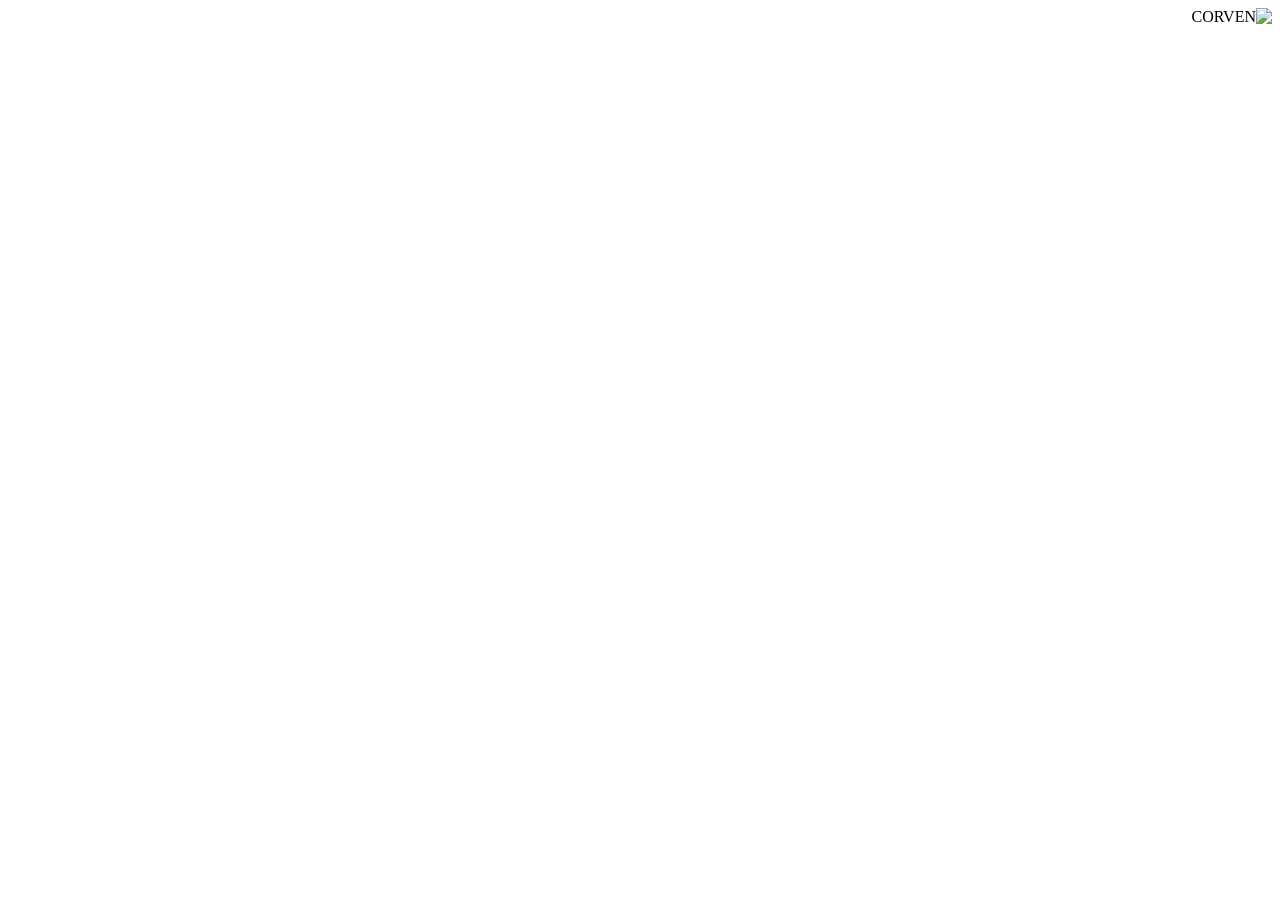
==== index.html @ c0553126 "Add Corven site root files" ====
<!DOCTYPE html>
<html lang="ar" dir="rtl">
<head>
<meta charset="UTF-8">
<meta name="viewport" content="width=device-width,initial-scale=1">
<title>وزارة العدل | CORVEN</title>
<meta name="description" content="الموقع الرسمي لوزارة العدل في مدينة Corven — الدستور، أعضاء الوزارة، الغرفة التجارية، المشاريع والتحديثات.">
<link rel="icon" href="assets/logo.svg" type="image/svg+xml">
<link rel="stylesheet" href="assets/style.css">
</head>
<body>

<div id="loader"><img class="lg" src="assets/logo.svg" alt="CORVEN"></div>
<div class="bg-fx"></div>
<div class="grid-fx"></div>

<div id="hdr"></div>

<main>
  <section class="hero" id="hero"></section>

  <section class="blk">
    <div class="wrap">
      <div class="stats" id="stats"></div>
      <div id="statsCtl"></div>
    </div>
  </section>

  <section class="blk" id="aboutSec">
    <div class="wrap" id="about"></div>
  </section>

  <section class="blk">
    <div class="wrap">
      <div class="head" id="svcHead"></div>
      <div class="grid g3" id="svc"></div>
      <div id="svcCtl"></div>
    </div>
  </section>

  <section class="blk">
    <div class="wrap">
      <div class="head" id="annHead"></div>
      <div class="grid" id="ann"></div>
      <div id="annCtl"></div>
    </div>
  </section>
</main>

<div id="ftr"></div>

<script>window.CORVEN_BASE=''; window.CORVEN_PAGE='home';</script>
<script src="assets/data.js"></script>
<script src="assets/firebase-config.js"></script>
<script src="assets/app.js"></script>
</body>
</html>
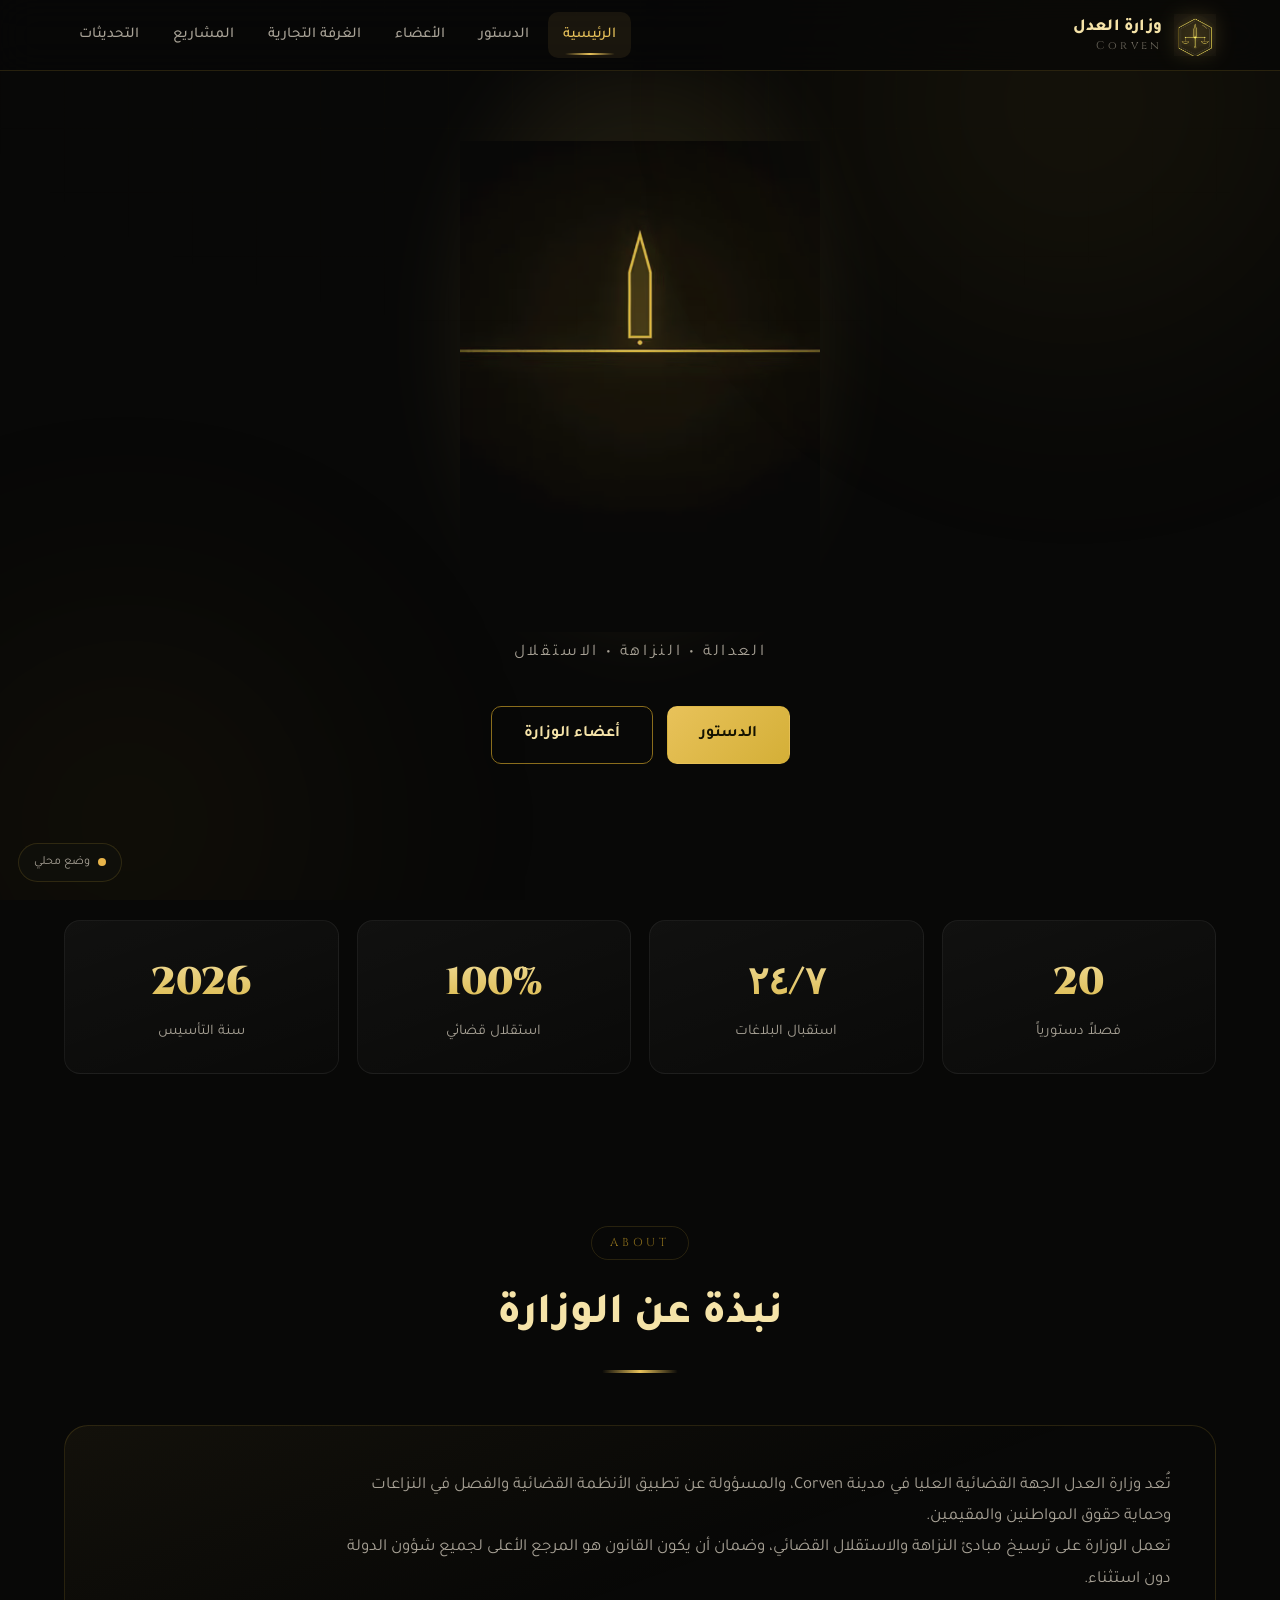
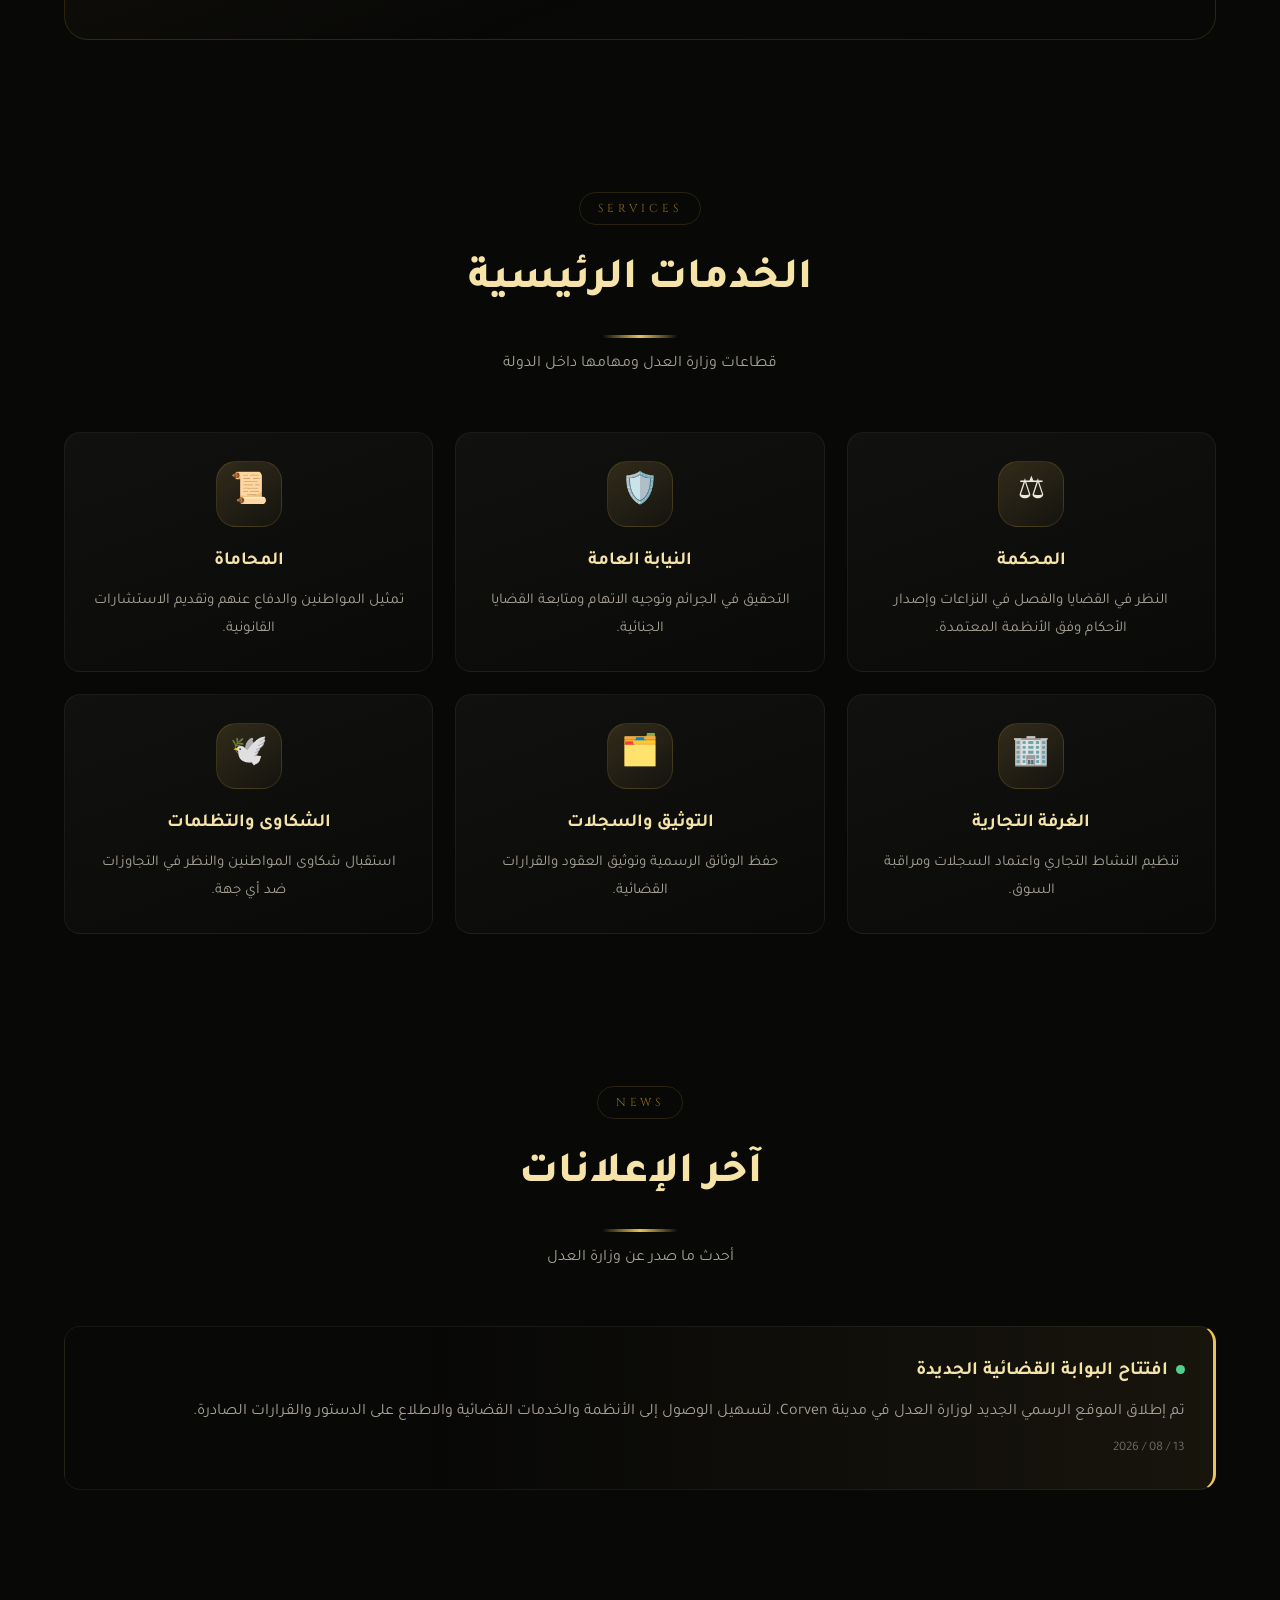
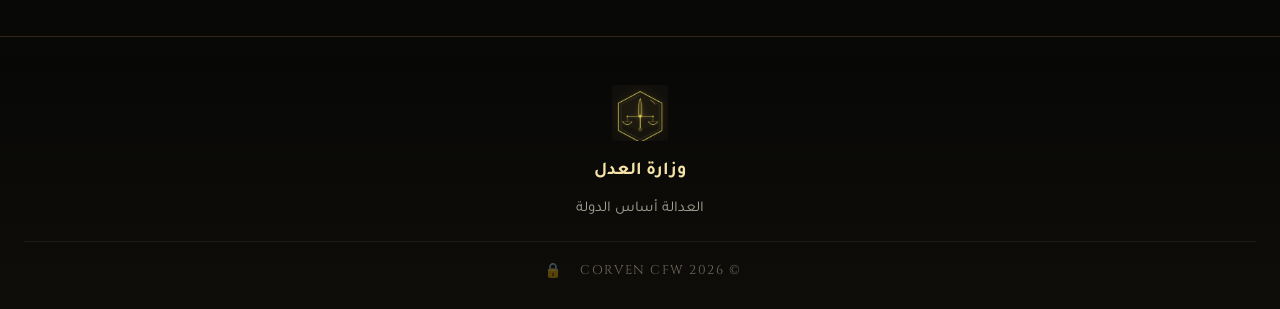
==== commit 4c71d387: "Update home page" ====
--- a/index.html
+++ b/index.html
@@ -5,12 +5,12 @@
 <meta name="viewport" content="width=device-width,initial-scale=1">
 <title>وزارة العدل | CORVEN</title>
 <meta name="description" content="الموقع الرسمي لوزارة العدل في مدينة Corven — الدستور، أعضاء الوزارة، الغرفة التجارية، المشاريع والتحديثات.">
-<link rel="icon" href="assets/logo.svg" type="image/svg+xml">
+<link rel="icon" href="assets/logo.png" type="image/png">
 <link rel="stylesheet" href="assets/style.css">
 </head>
 <body>
 
-<div id="loader"><img class="lg" src="assets/logo.svg" alt="CORVEN"></div>
+<div id="loader"><img class="lg" src="assets/logo.png" alt="CORVEN"></div>
 <div class="bg-fx"></div>
 <div class="grid-fx"></div>
 
--- a/assets/style.css
+++ b/assets/style.css
@@ -0,0 +1,589 @@
+/* ============================================================
+   CORVEN — وزارة العدل | نظام التصميم الموحّد
+   ============================================================ */
+
+@import url('https://fonts.googleapis.com/css2?family=Tajawal:wght@300;400;500;700;800;900&family=Cinzel:wght@400;600;700;900&display=swap');
+
+:root{
+  --bg:#080807;
+  --bg-2:#0d0d0c;
+  --panel:#121210;
+  --panel-2:#17170f;
+  --line:rgba(212,175,55,.16);
+  --line-soft:rgba(255,255,255,.06);
+
+  --gold:#E8C25A;
+  --gold-2:#D4AF37;
+  --gold-3:#F5E3A8;
+  --gold-deep:#8A6D1C;
+
+  --txt:#EDE8DC;
+  --txt-2:#A8A296;
+  --txt-3:#6E695E;
+
+  --ok:#4ECF8B;
+  --warn:#E8B44A;
+  --bad:#E56B6B;
+
+  --r-s:10px;
+  --r:16px;
+  --r-l:24px;
+
+  --shadow:0 24px 60px -20px rgba(0,0,0,.9);
+  --glow:0 0 40px rgba(232,194,90,.16);
+  --max:1200px;
+}
+
+*{margin:0;padding:0;box-sizing:border-box}
+html{scroll-behavior:smooth}
+
+body{
+  font-family:'Tajawal',system-ui,sans-serif;
+  background:var(--bg);
+  color:var(--txt);
+  line-height:1.85;
+  direction:rtl;
+  overflow-x:hidden;
+  min-height:100vh;
+  -webkit-font-smoothing:antialiased;
+}
+
+/* خلفية حيّة */
+.bg-fx{position:fixed;inset:0;z-index:-2;pointer-events:none;overflow:hidden}
+.bg-fx::before,.bg-fx::after{
+  content:'';position:absolute;border-radius:50%;filter:blur(120px);opacity:.5;
+}
+.bg-fx::before{
+  width:60vw;height:60vw;top:-22vw;right:-14vw;
+  background:radial-gradient(circle,rgba(212,175,55,.20),transparent 65%);
+  animation:drift 26s ease-in-out infinite;
+}
+.bg-fx::after{
+  width:52vw;height:52vw;bottom:-20vw;left:-16vw;
+  background:radial-gradient(circle,rgba(138,109,28,.22),transparent 65%);
+  animation:drift 32s ease-in-out infinite reverse;
+}
+@keyframes drift{
+  0%,100%{transform:translate(0,0) scale(1)}
+  50%{transform:translate(-4vw,4vw) scale(1.15)}
+}
+.grid-fx{
+  position:fixed;inset:0;z-index:-1;pointer-events:none;opacity:.28;
+  background-image:
+    linear-gradient(rgba(212,175,55,.05) 1px,transparent 1px),
+    linear-gradient(90deg,rgba(212,175,55,.05) 1px,transparent 1px);
+  background-size:64px 64px;
+  mask-image:radial-gradient(ellipse 90% 60% at 50% 0%,#000 20%,transparent 78%);
+  -webkit-mask-image:radial-gradient(ellipse 90% 60% at 50% 0%,#000 20%,transparent 78%);
+}
+
+::selection{background:rgba(232,194,90,.28);color:#fff}
+::-webkit-scrollbar{width:11px;height:11px}
+::-webkit-scrollbar-track{background:#0b0b0a}
+::-webkit-scrollbar-thumb{background:linear-gradient(180deg,var(--gold-deep),#3d3110);border-radius:99px;border:2px solid #0b0b0a}
+::-webkit-scrollbar-thumb:hover{background:linear-gradient(180deg,var(--gold-2),var(--gold-deep))}
+
+a{color:inherit;text-decoration:none}
+img{max-width:100%;display:block}
+
+.wrap{max-width:var(--max);margin-inline:auto;padding-inline:24px}
+
+/* ========================= شاشة التحميل ========================= */
+#loader{
+  position:fixed;inset:0;z-index:9999;background:var(--bg);
+  display:grid;place-items:center;transition:opacity .6s ease,visibility .6s;
+}
+#loader.done{opacity:0;visibility:hidden}
+#loader .lg{width:96px;animation:pulseLogo 1.8s ease-in-out infinite}
+@keyframes pulseLogo{0%,100%{transform:scale(1);filter:drop-shadow(0 0 12px rgba(232,194,90,.3))}50%{transform:scale(1.08);filter:drop-shadow(0 0 28px rgba(232,194,90,.6))}}
+
+/* ========================= الهيدر ========================= */
+header.site{
+  position:sticky;top:0;z-index:200;
+  background:rgba(8,8,7,.72);
+  backdrop-filter:blur(18px) saturate(140%);
+  -webkit-backdrop-filter:blur(18px) saturate(140%);
+  border-bottom:1px solid var(--line);
+}
+header.site .bar{
+  max-width:var(--max);margin-inline:auto;padding:12px 24px;
+  display:flex;align-items:center;gap:20px;justify-content:space-between;
+}
+.brand{display:flex;align-items:center;gap:12px;flex-shrink:0}
+.brand img{width:42px;height:42px;filter:drop-shadow(0 0 10px rgba(232,194,90,.35))}
+.brand .t{display:flex;flex-direction:column;line-height:1.25}
+.brand .t b{font-size:1.06rem;color:var(--gold-3);font-weight:800;letter-spacing:.2px}
+.brand .t span{font-family:'Cinzel',serif;font-size:.7rem;letter-spacing:.28em;color:var(--txt-3)}
+
+nav.main{display:flex;gap:4px;align-items:center;flex-wrap:wrap}
+nav.main a{
+  position:relative;padding:9px 15px;border-radius:var(--r-s);
+  font-size:.94rem;font-weight:500;color:var(--txt-2);
+  transition:color .25s,background .25s;white-space:nowrap;
+}
+nav.main a::after{
+  content:'';position:absolute;bottom:3px;right:50%;transform:translateX(50%);
+  width:0;height:2px;border-radius:2px;
+  background:linear-gradient(90deg,transparent,var(--gold),transparent);
+  transition:width .3s cubic-bezier(.4,0,.2,1);
+}
+nav.main a:hover{color:var(--gold-3);background:rgba(232,194,90,.06)}
+nav.main a:hover::after,nav.main a.on::after{width:60%}
+nav.main a.on{color:var(--gold);background:rgba(232,194,90,.08)}
+
+.burger{
+  display:none;background:none;border:1px solid var(--line);color:var(--gold);
+  width:42px;height:42px;border-radius:var(--r-s);cursor:pointer;font-size:1.2rem;
+}
+
+/* ========================= هيرو ========================= */
+.hero{position:relative;text-align:center;padding:70px 24px 80px;overflow:hidden}
+.hero .crest{width:118px;margin:0 auto 26px;animation:floatY 5s ease-in-out infinite;filter:drop-shadow(0 0 30px rgba(232,194,90,.4))}
+@keyframes floatY{0%,100%{transform:translateY(0)}50%{transform:translateY(-14px)}}
+
+/* شعار الفيديو المتحرك */
+.emblem-wrap{
+  position:relative;width:min(360px,72vw);margin:0 auto 6px;
+  mix-blend-mode:screen;
+  animation:emblemIn 1.1s cubic-bezier(.2,.8,.3,1) both;
+}
+.emblem-wrap::before{
+  content:'';position:absolute;inset:-18% -22%;z-index:0;pointer-events:none;
+  background:radial-gradient(ellipse at 50% 42%,rgba(232,194,90,.20),transparent 62%);
+  filter:blur(22px);
+}
+.hero .crest-vid{
+  position:relative;z-index:1;
+  display:block;width:100%;height:auto;
+}
+@keyframes emblemIn{from{opacity:0;transform:scale(.94)}to{opacity:1;transform:none}}
+@media(prefers-reduced-motion:reduce){
+  .hero .crest-vid{animation:none}
+  .hero .crest{animation:none}
+}
+
+.hero h1{
+  font-size:clamp(2.6rem,7.5vw,5.2rem);font-weight:900;line-height:1.15;
+  background:linear-gradient(180deg,#FBF1CE 6%,var(--gold) 52%,#9A7B23 100%);
+  -webkit-background-clip:text;background-clip:text;color:transparent;
+  text-shadow:0 0 70px rgba(232,194,90,.28);
+  margin-bottom:6px;
+}
+.hero .en{
+  font-family:'Cinzel',serif;font-size:clamp(1.1rem,3.4vw,2rem);font-weight:700;
+  letter-spacing:.42em;color:#EFEFEF;margin-bottom:22px;
+  text-shadow:0 0 24px rgba(255,255,255,.16);
+}
+.hero .tag{color:var(--txt-2);font-size:1.02rem;letter-spacing:.16em;margin-bottom:38px}
+.hero .cta{display:flex;gap:14px;justify-content:center;flex-wrap:wrap}
+
+/* ========================= أزرار ========================= */
+.btn{
+  position:relative;display:inline-flex;align-items:center;gap:9px;
+  padding:13px 32px;border-radius:var(--r-s);border:1px solid var(--gold-deep);
+  font-family:inherit;font-size:1rem;font-weight:700;cursor:pointer;
+  color:var(--gold-3);background:transparent;overflow:hidden;
+  transition:transform .22s,box-shadow .22s,color .22s,border-color .22s;
+}
+.btn::before{
+  content:'';position:absolute;inset:0;background:linear-gradient(135deg,var(--gold),var(--gold-2));
+  transform:translateY(101%);transition:transform .3s cubic-bezier(.4,0,.2,1);z-index:-1;
+}
+.btn:hover{color:#141200;border-color:var(--gold);transform:translateY(-3px);box-shadow:0 12px 30px -8px rgba(232,194,90,.5)}
+.btn:hover::before{transform:translateY(0)}
+.btn.solid{background:linear-gradient(135deg,var(--gold),var(--gold-2));color:#141200;border-color:transparent}
+.btn.solid:hover{box-shadow:0 14px 34px -8px rgba(232,194,90,.65)}
+.btn.ghost{border-color:var(--line);color:var(--txt-2)}
+.btn.ghost:hover{color:var(--gold-3);border-color:var(--gold-deep)}
+.btn.sm{padding:8px 16px;font-size:.86rem}
+
+/* ========================= أقسام ========================= */
+section.blk{padding:76px 0;position:relative}
+.head{text-align:center;margin-bottom:52px}
+.head .kicker{
+  display:inline-block;font-family:'Cinzel',serif;font-size:.72rem;letter-spacing:.34em;
+  color:var(--gold-deep);border:1px solid var(--line);border-radius:99px;
+  padding:5px 18px;margin-bottom:16px;text-transform:uppercase;
+}
+.head h2{
+  font-size:clamp(1.8rem,4.4vw,2.7rem);font-weight:800;color:var(--gold-3);
+  margin-bottom:12px;
+}
+.head h2 .u{display:block;width:76px;height:3px;margin:14px auto 0;border-radius:9px;
+  background:linear-gradient(90deg,transparent,var(--gold),transparent)}
+.head p{color:var(--txt-2);max-width:640px;margin-inline:auto}
+
+/* ========================= بطاقات ========================= */
+.card{
+  position:relative;background:linear-gradient(160deg,rgba(255,255,255,.038),rgba(255,255,255,.012));
+  border:1px solid var(--line-soft);border-radius:var(--r);padding:28px;
+  transition:transform .3s cubic-bezier(.4,0,.2,1),border-color .3s,box-shadow .3s;
+  overflow:hidden;
+}
+.card::before{
+  content:'';position:absolute;top:0;right:0;left:0;height:1px;
+  background:linear-gradient(90deg,transparent,rgba(232,194,90,.5),transparent);
+  opacity:0;transition:opacity .3s;
+}
+.card:hover{transform:translateY(-6px);border-color:var(--line);box-shadow:var(--shadow),0 0 30px -14px rgba(232,194,90,.4)}
+.card:hover::before{opacity:1}
+
+.grid{display:grid;gap:22px}
+.g2{grid-template-columns:repeat(auto-fit,minmax(300px,1fr))}
+.g3{grid-template-columns:repeat(auto-fit,minmax(272px,1fr))}
+.g4{grid-template-columns:repeat(auto-fit,minmax(230px,1fr))}
+
+/* خدمات */
+.svc{text-align:center}
+.svc .ic{
+  width:66px;height:66px;margin:0 auto 18px;border-radius:20px;
+  display:grid;place-items:center;font-size:1.9rem;
+  background:linear-gradient(145deg,rgba(232,194,90,.16),rgba(232,194,90,.03));
+  border:1px solid var(--line);transition:transform .35s;
+}
+.card:hover .svc .ic,.svc:hover .ic{transform:rotate(-8deg) scale(1.08)}
+.svc h3{color:var(--gold-3);font-size:1.16rem;margin-bottom:8px;font-weight:700}
+.svc p{color:var(--txt-2);font-size:.94rem}
+
+/* إحصاءات */
+.stats{display:grid;grid-template-columns:repeat(auto-fit,minmax(180px,1fr));gap:18px}
+.stat{text-align:center;padding:26px 16px}
+.stat b{
+  display:block;font-family:'Cinzel',serif;font-size:2.4rem;font-weight:900;
+  background:linear-gradient(180deg,var(--gold-3),var(--gold-2));
+  -webkit-background-clip:text;background-clip:text;color:transparent;
+}
+.stat span{color:var(--txt-2);font-size:.92rem}
+
+/* نبذة */
+.about{
+  background:linear-gradient(160deg,rgba(232,194,90,.05),transparent 60%);
+  border:1px solid var(--line);border-radius:var(--r-l);padding:44px;
+}
+.about p{color:var(--txt-2);font-size:1.06rem;max-width:840px}
+
+/* إعلان */
+.ann{
+  border-right:3px solid var(--gold);
+  background:linear-gradient(270deg,rgba(232,194,90,.07),transparent 70%);
+}
+.ann .dot{display:inline-block;width:9px;height:9px;border-radius:50%;background:var(--ok);
+  margin-left:8px;box-shadow:0 0 0 0 rgba(78,207,139,.55);animation:ping 2s infinite}
+@keyframes ping{70%{box-shadow:0 0 0 12px rgba(78,207,139,0)}100%{box-shadow:0 0 0 0 rgba(78,207,139,0)}}
+
+/* ========================= بانر الصفحات الداخلية ========================= */
+.page-hero{
+  text-align:center;padding:74px 24px 44px;position:relative;
+  border-bottom:1px solid var(--line);
+}
+.page-hero h1{
+  font-size:clamp(2rem,5.6vw,3.4rem);font-weight:900;
+  background:linear-gradient(180deg,#FBF1CE,var(--gold) 55%,#9A7B23);
+  -webkit-background-clip:text;background-clip:text;color:transparent;
+  text-shadow:0 0 60px rgba(232,194,90,.22);margin-bottom:10px;
+}
+.page-hero p{color:var(--txt-2);max-width:720px;margin-inline:auto}
+
+/* ========================= الدستور ========================= */
+.const-layout{display:grid;grid-template-columns:270px 1fr;gap:32px;align-items:start}
+.toc{
+  position:sticky;top:88px;max-height:calc(100vh - 120px);overflow-y:auto;
+  background:rgba(255,255,255,.025);border:1px solid var(--line-soft);
+  border-radius:var(--r);padding:18px;
+}
+.toc h4{color:var(--gold);font-size:.92rem;margin-bottom:12px;letter-spacing:.04em}
+.toc a{display:block;padding:8px 11px;border-radius:8px;font-size:.87rem;color:var(--txt-2);
+  transition:.2s;border-right:2px solid transparent}
+.toc a:hover{background:rgba(232,194,90,.08);color:var(--gold-3);border-right-color:var(--gold)}
+
+.searchbox{position:relative;margin-bottom:26px}
+.searchbox input{
+  width:100%;padding:14px 46px 14px 16px;border-radius:var(--r-s);
+  background:rgba(255,255,255,.04);border:1px solid var(--line-soft);
+  color:var(--txt);font-family:inherit;font-size:1rem;transition:.25s;
+}
+.searchbox input:focus{outline:none;border-color:var(--gold-deep);background:rgba(255,255,255,.06);
+  box-shadow:0 0 0 4px rgba(232,194,90,.08)}
+.searchbox input::placeholder{color:var(--txt-3)}
+.searchbox .ic{position:absolute;top:50%;right:16px;transform:translateY(-50%);color:var(--txt-3);pointer-events:none}
+
+.chapter{margin-bottom:44px;scroll-margin-top:90px}
+.chapter > h3{
+  font-size:1.32rem;color:var(--gold);font-weight:800;margin-bottom:20px;
+  padding:12px 18px;border-radius:var(--r-s);
+  background:linear-gradient(270deg,rgba(232,194,90,.1),transparent);
+  border-right:3px solid var(--gold);
+}
+.art{
+  background:rgba(255,255,255,.022);border:1px solid var(--line-soft);
+  border-radius:12px;padding:16px 20px;margin-bottom:12px;transition:.25s;
+}
+.art:hover{border-color:var(--line);background:rgba(232,194,90,.035);transform:translateX(-4px)}
+.art .n{
+  display:inline-block;font-weight:800;font-size:.82rem;color:var(--gold-2);
+  background:rgba(232,194,90,.1);border:1px solid var(--line);
+  padding:2px 12px;border-radius:99px;margin-bottom:8px;
+}
+.art p{color:var(--txt-2);font-size:.98rem;white-space:pre-line}
+.art.hide{display:none}
+
+/* ========================= الأعضاء ========================= */
+.mgroup{margin-bottom:46px}
+.mgroup > h3{
+  display:flex;align-items:center;gap:14px;font-size:1.24rem;color:var(--gold);
+  font-weight:800;margin-bottom:22px;
+}
+.mgroup > h3::after{content:'';flex:1;height:1px;background:linear-gradient(90deg,var(--line),transparent)}
+
+.person{display:flex;gap:16px;align-items:flex-start}
+.person .info{flex:1;min-width:0}
+.person .av{
+  flex:0 0 60px;width:60px;height:60px;border-radius:18px;display:grid;place-items:center;
+  font-family:'Cinzel',serif;font-weight:700;font-size:1.3rem;color:#141200;
+  background:linear-gradient(145deg,var(--gold-3),var(--gold-2));
+  box-shadow:0 8px 22px -8px rgba(232,194,90,.6);
+}
+.person .nm{color:var(--gold-3);font-size:1.1rem;font-weight:700}
+.person .rk{
+  display:inline-block;font-size:.78rem;color:var(--gold-2);margin:5px 0 8px;
+  background:rgba(232,194,90,.1);border:1px solid var(--line);
+  padding:2px 12px;border-radius:99px;
+}
+.person .bio{color:var(--txt-2);font-size:.92rem;white-space:pre-line}
+
+.empty{
+  text-align:center;padding:46px 24px;border:1px dashed var(--line);
+  border-radius:var(--r);color:var(--txt-3);background:rgba(255,255,255,.015);
+}
+.empty .ic{font-size:2rem;margin-bottom:10px;color:var(--gold-deep);opacity:.8;line-height:1}
+
+/* ========================= الغرفة التجارية ========================= */
+.rules{list-style:none;display:grid;gap:10px}
+.rules li{
+  position:relative;padding:11px 34px 11px 14px;border-radius:10px;
+  background:rgba(255,255,255,.022);border:1px solid var(--line-soft);
+  color:var(--txt-2);font-size:.96rem;transition:.22s;white-space:pre-line;
+}
+.rules li::before{
+  content:'◆';position:absolute;right:13px;top:11px;color:var(--gold-2);font-size:.7rem;
+}
+.rules li:hover{border-color:var(--line);background:rgba(232,194,90,.04);transform:translateX(-4px)}
+
+.fee{
+  display:flex;justify-content:space-between;align-items:center;gap:14px;
+  padding:15px 18px;border-radius:12px;margin-bottom:10px;
+  background:linear-gradient(270deg,rgba(232,194,90,.07),transparent);
+  border:1px solid var(--line-soft);
+}
+.fee .lb{color:var(--txt-2);font-size:.96rem}
+.fee .vl{font-family:'Cinzel',serif;font-weight:700;font-size:1.22rem;color:var(--gold)}
+
+/* ========================= المشاريع ========================= */
+.proj{position:relative}
+.proj::after{
+  content:'';position:absolute;inset:0;border-radius:var(--r);pointer-events:none;
+  background:repeating-linear-gradient(45deg,transparent,transparent 12px,rgba(232,194,90,.02) 12px,rgba(232,194,90,.02) 24px);
+}
+.proj .top{display:flex;justify-content:space-between;align-items:flex-start;gap:12px;margin-bottom:18px;flex-wrap:wrap}
+.proj h3{color:var(--gold-3);font-size:1.3rem;font-weight:800}
+.badge{
+  font-size:.78rem;font-weight:700;padding:4px 14px;border-radius:99px;white-space:nowrap;
+  border:1px solid;
+}
+.badge.ok{color:var(--ok);border-color:rgba(78,207,139,.35);background:rgba(78,207,139,.1)}
+.badge.warn{color:var(--warn);border-color:rgba(232,180,74,.35);background:rgba(232,180,74,.1)}
+.badge.bad{color:var(--bad);border-color:rgba(229,107,107,.35);background:rgba(229,107,107,.1)}
+
+.rows{display:grid;grid-template-columns:repeat(auto-fit,minmax(258px,1fr));gap:0 30px}
+.row{display:flex;justify-content:space-between;align-items:baseline;gap:12px;
+  padding:11px 2px;border-bottom:1px dashed var(--line-soft)}
+.row .k{color:var(--txt-3);font-size:.88rem;flex-shrink:0}
+.row .v{color:var(--gold-3);font-size:.96rem;font-weight:600;text-align:left}
+
+/* ========================= التحديثات ========================= */
+.timeline{position:relative;padding-right:34px}
+.timeline::before{
+  content:'';position:absolute;top:8px;bottom:8px;right:9px;width:2px;
+  background:linear-gradient(180deg,var(--gold),var(--gold-deep),transparent);
+}
+.tl-item{position:relative;margin-bottom:26px}
+.tl-item::before{
+  content:'';position:absolute;top:26px;right:-31px;width:14px;height:14px;border-radius:50%;
+  background:var(--gold);box-shadow:0 0 0 4px rgba(232,194,90,.15),0 0 16px rgba(232,194,90,.6);
+}
+.tl-item .ver{
+  display:inline-flex;align-items:center;gap:10px;margin-bottom:8px;
+}
+.tl-item .ver b{color:var(--gold-3);font-size:1.14rem;font-weight:800}
+.tl-item .ver .dt{font-family:'Cinzel',serif;font-size:.78rem;color:var(--txt-3);
+  border:1px solid var(--line-soft);border-radius:99px;padding:2px 12px}
+.tl-item .bd{color:var(--txt-2);margin-bottom:12px;white-space:pre-line}
+
+/* ========================= الفوتر ========================= */
+footer.site{
+  border-top:1px solid var(--line);margin-top:70px;padding:48px 24px 26px;
+  background:linear-gradient(180deg,transparent,rgba(232,194,90,.03));
+  text-align:center;
+}
+footer.site .lg{width:56px;margin:0 auto 14px;opacity:.85}
+footer.site h4{color:var(--gold-3);font-size:1.14rem;margin-bottom:6px}
+footer.site p{color:var(--txt-2);font-size:.94rem;margin-bottom:4px}
+footer.site .cp{
+  color:var(--txt-3);font-family:'Cinzel',serif;font-size:.8rem;letter-spacing:.12em;
+  margin-top:18px;padding-top:16px;border-top:1px solid var(--line-soft);
+  display:flex;align-items:center;justify-content:center;gap:12px;
+}
+#lockBtn{
+  background:none;border:none;color:var(--txt-3);cursor:pointer;opacity:.35;
+  font-size:.9rem;transition:.25s;padding:4px 6px;border-radius:6px;
+}
+#lockBtn:hover{opacity:1;color:var(--gold)}
+
+/* ========================= لوحة التحكم ========================= */
+.ov{
+  position:fixed;inset:0;z-index:1000;display:none;place-items:center;padding:20px;
+  background:rgba(0,0,0,.82);backdrop-filter:blur(8px);
+}
+.ov.open{display:grid}
+.modal{
+  width:min(480px,100%);max-height:88vh;overflow-y:auto;
+  background:linear-gradient(160deg,#141410,#0d0d0b);
+  border:1px solid var(--line);border-radius:var(--r-l);padding:34px;
+  box-shadow:var(--shadow),0 0 60px -20px rgba(232,194,90,.35);
+  animation:pop .3s cubic-bezier(.34,1.4,.64,1);
+}
+.modal.wide{width:min(720px,100%)}
+@keyframes pop{from{opacity:0;transform:translateY(24px) scale(.96)}to{opacity:1;transform:none}}
+.modal h3{color:var(--gold-3);font-size:1.3rem;margin-bottom:6px;text-align:center}
+.modal .sub{color:var(--txt-3);font-size:.88rem;text-align:center;margin-bottom:22px}
+.fld{margin-bottom:14px}
+.fld label{display:block;color:var(--txt-2);font-size:.86rem;margin-bottom:6px}
+.fld input,.fld select,.fld textarea{
+  width:100%;padding:12px 14px;border-radius:var(--r-s);
+  background:rgba(255,255,255,.045);border:1px solid var(--line-soft);
+  color:var(--txt);font-family:inherit;font-size:.96rem;transition:.22s;
+}
+.fld textarea{min-height:88px;resize:vertical;line-height:1.7}
+.fld input:focus,.fld select:focus,.fld textarea:focus{
+  outline:none;border-color:var(--gold-deep);box-shadow:0 0 0 4px rgba(232,194,90,.08)}
+.modal .acts{display:flex;gap:10px;margin-top:20px}
+.modal .acts .btn{flex:1;justify-content:center}
+.msg{font-size:.86rem;text-align:center;margin-top:12px;min-height:20px}
+.msg.err{color:var(--bad)}
+.msg.ok{color:var(--ok)}
+
+/* شريط التحرير */
+#editbar{
+  position:fixed;bottom:0;right:0;left:0;z-index:900;
+  background:linear-gradient(0deg,rgba(10,10,8,.98),rgba(18,18,14,.94));
+  border-top:1px solid var(--gold-deep);
+  backdrop-filter:blur(16px);
+  padding:12px 20px;display:none;align-items:center;gap:12px;flex-wrap:wrap;
+  box-shadow:0 -18px 44px -18px rgba(232,194,90,.35);
+}
+#editbar.on{display:flex}
+#editbar .st{display:flex;align-items:center;gap:9px;color:var(--gold-3);font-weight:700;font-size:.94rem}
+#editbar .st i{width:9px;height:9px;border-radius:50%;background:var(--ok);animation:ping 2s infinite;font-style:normal}
+#editbar .sp{flex:1}
+#editbar .hint{color:var(--txt-3);font-size:.82rem}
+body.editing{padding-bottom:74px}
+
+/* عناصر قابلة للتحرير */
+body.editing [data-k]{
+  outline:1px dashed rgba(232,194,90,.35);outline-offset:3px;border-radius:4px;
+  transition:outline-color .2s,background .2s;min-height:1.2em;min-width:2ch;
+  cursor:text;
+}
+body.editing [data-k]:hover{outline-color:var(--gold);background:rgba(232,194,90,.07)}
+body.editing [data-k]:focus{
+  outline:2px solid var(--gold);background:rgba(232,194,90,.1);
+  box-shadow:0 0 0 5px rgba(232,194,90,.1);
+}
+body.editing [data-k]:empty::before{content:'اكتب هنا…';color:var(--txt-3);opacity:.6}
+
+/* أدوات المجموعات */
+.ctl{display:none;gap:7px;flex-wrap:wrap;margin-top:12px}
+body.editing .ctl{display:flex}
+.ctl button{
+  background:rgba(232,194,90,.1);border:1px solid var(--line);color:var(--gold-3);
+  padding:5px 13px;border-radius:8px;font-family:inherit;font-size:.82rem;
+  cursor:pointer;transition:.2s;font-weight:600;
+}
+.ctl button:hover{background:var(--gold);color:#141200;border-color:var(--gold)}
+.ctl button.del:hover{background:var(--bad);border-color:var(--bad);color:#fff}
+.item-ctl{
+  position:absolute;top:10px;left:10px;display:none;gap:6px;z-index:5;
+}
+body.editing .item-ctl{display:flex}
+.item-ctl button{
+  width:28px;height:28px;border-radius:8px;display:grid;place-items:center;
+  background:rgba(0,0,0,.6);border:1px solid var(--line);color:var(--gold-3);
+  cursor:pointer;font-size:.8rem;transition:.2s;
+}
+.item-ctl button:hover{background:var(--gold);color:#141200}
+.item-ctl button.del:hover{background:var(--bad);color:#fff;border-color:var(--bad)}
+.has-ctl{position:relative}
+
+/* توست */
+#toast{
+  position:fixed;top:82px;left:50%;transform:translateX(-50%) translateY(-24px);
+  z-index:1200;padding:12px 26px;border-radius:99px;
+  background:rgba(16,16,12,.96);border:1px solid var(--gold-deep);
+  color:var(--gold-3);font-size:.94rem;font-weight:600;
+  opacity:0;pointer-events:none;transition:.35s cubic-bezier(.34,1.3,.64,1);
+  box-shadow:var(--shadow);white-space:nowrap;
+}
+#toast.show{opacity:1;transform:translateX(-50%) translateY(0)}
+#toast.err{border-color:var(--bad);color:var(--bad)}
+#toast.ok{border-color:var(--ok);color:var(--ok)}
+
+/* شارة الاتصال */
+#cloudBadge{
+  position:fixed;bottom:18px;left:18px;z-index:800;
+  display:none;align-items:center;gap:8px;padding:7px 15px;border-radius:99px;
+  background:rgba(16,16,12,.9);border:1px solid var(--line);
+  font-size:.78rem;color:var(--txt-2);backdrop-filter:blur(10px);
+}
+#cloudBadge.on{display:flex}
+#cloudBadge i{width:8px;height:8px;border-radius:50%;background:var(--ok);font-style:normal}
+#cloudBadge.off i{background:var(--warn)}
+
+/* نص متعدد الأسطر + عناوين فرعية */
+.ml{white-space:pre-line}
+h3.sec{
+  color:var(--gold);font-size:1.14rem;font-weight:800;margin-bottom:16px;
+  padding-bottom:10px;border-bottom:1px solid var(--line);
+}
+.person > div{min-width:0;flex:1}
+
+/* ظهور تدريجي */
+.rv{opacity:0;transform:translateY(26px);transition:opacity .7s cubic-bezier(.4,0,.2,1),transform .7s cubic-bezier(.4,0,.2,1)}
+.rv.in{opacity:1;transform:none}
+
+/* ========================= الجوال ========================= */
+@media(max-width:900px){
+  .const-layout{grid-template-columns:1fr}
+  .toc{position:static;max-height:none}
+}
+@media(max-width:780px){
+  .burger{display:block}
+  nav.main{
+    position:absolute;top:100%;right:0;left:0;flex-direction:column;align-items:stretch;
+    background:rgba(10,10,8,.98);backdrop-filter:blur(18px);
+    border-bottom:1px solid var(--line);padding:0 12px;gap:2px;
+    max-height:0;overflow:hidden;opacity:0;
+    transition:max-height .35s ease,padding .35s,opacity .25s;
+  }
+  nav.main.open{max-height:420px;padding:12px;opacity:1}
+  nav.main a{padding:12px 16px}
+  .hero{padding:70px 20px 60px}
+  .about{padding:28px}
+  .wrap{padding-inline:18px}
+  section.blk{padding:56px 0}
+  #editbar{padding:10px 14px;gap:8px}
+  #editbar .hint{display:none}
+}
+@media print{
+  .bg-fx,.grid-fx,header.site,#editbar,#lockBtn,#cloudBadge,.ctl,.item-ctl{display:none!important}
+  body{background:#fff;color:#000}
+}
